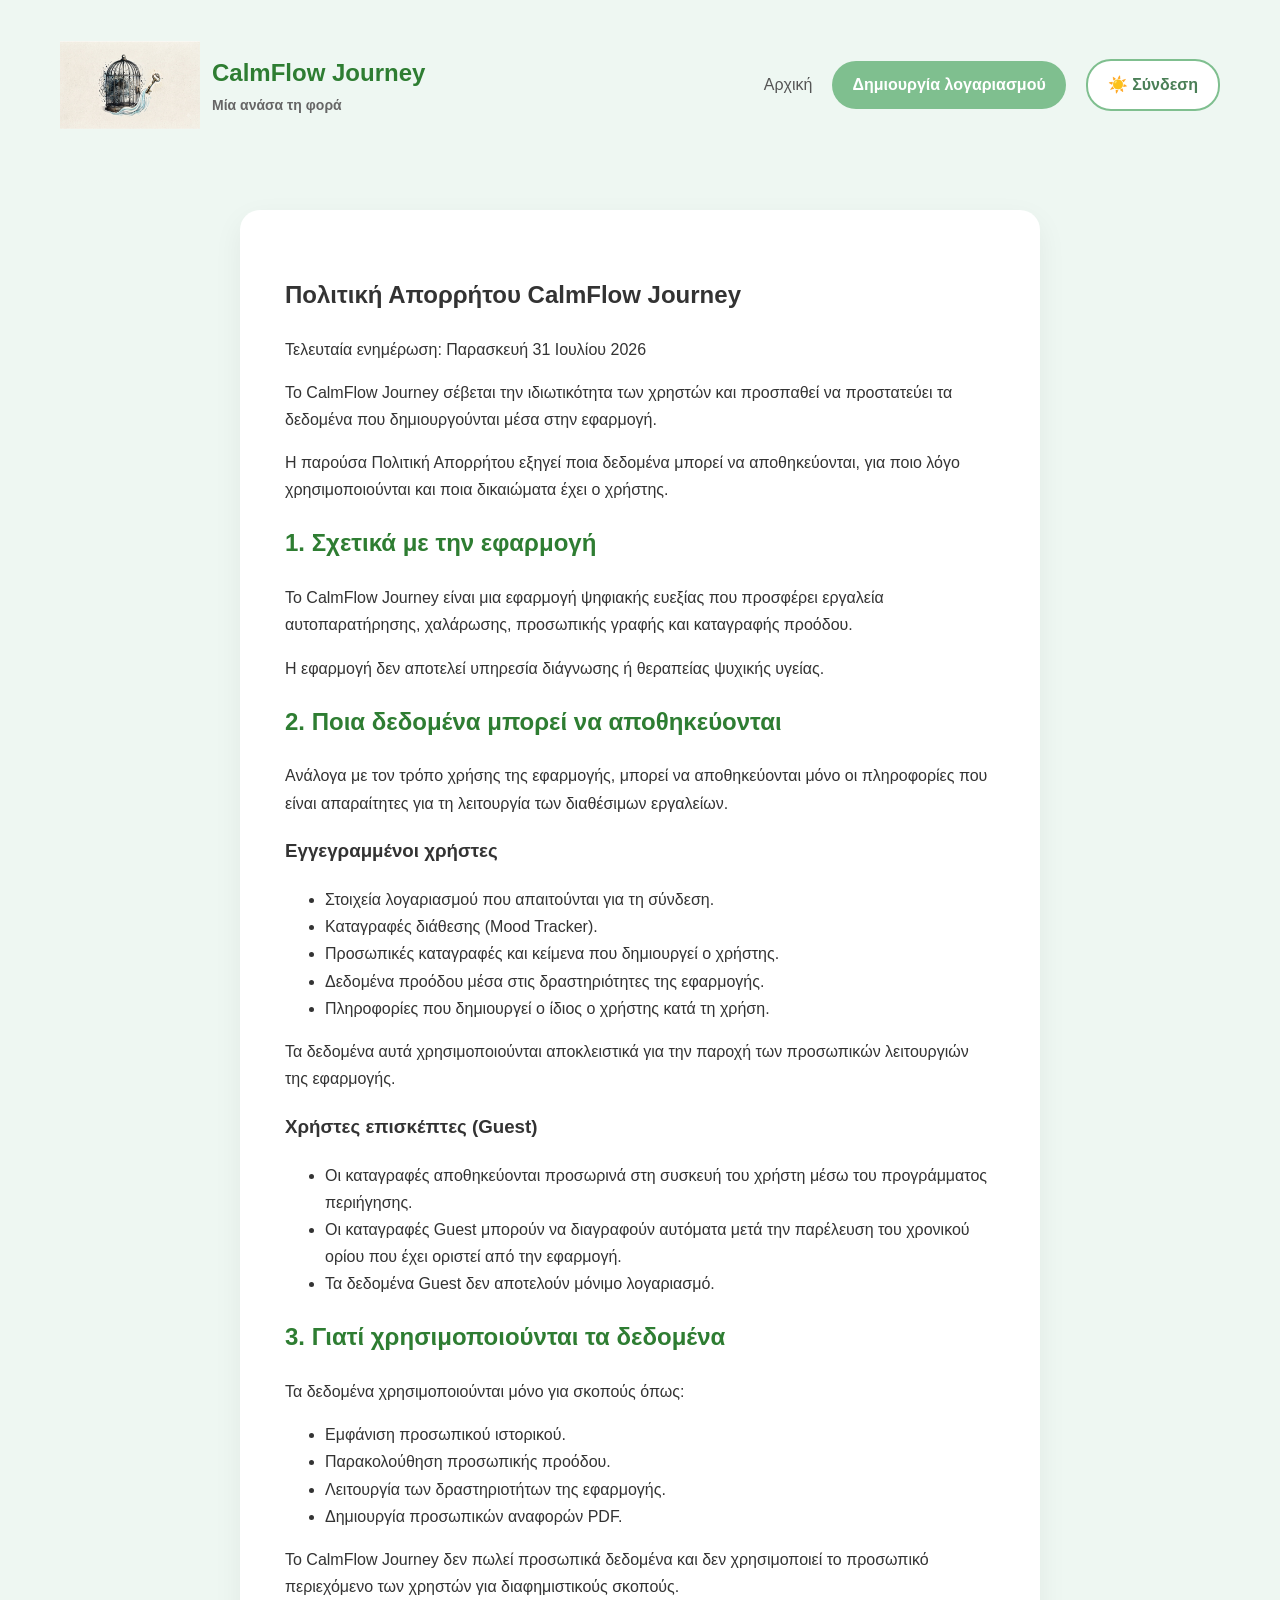
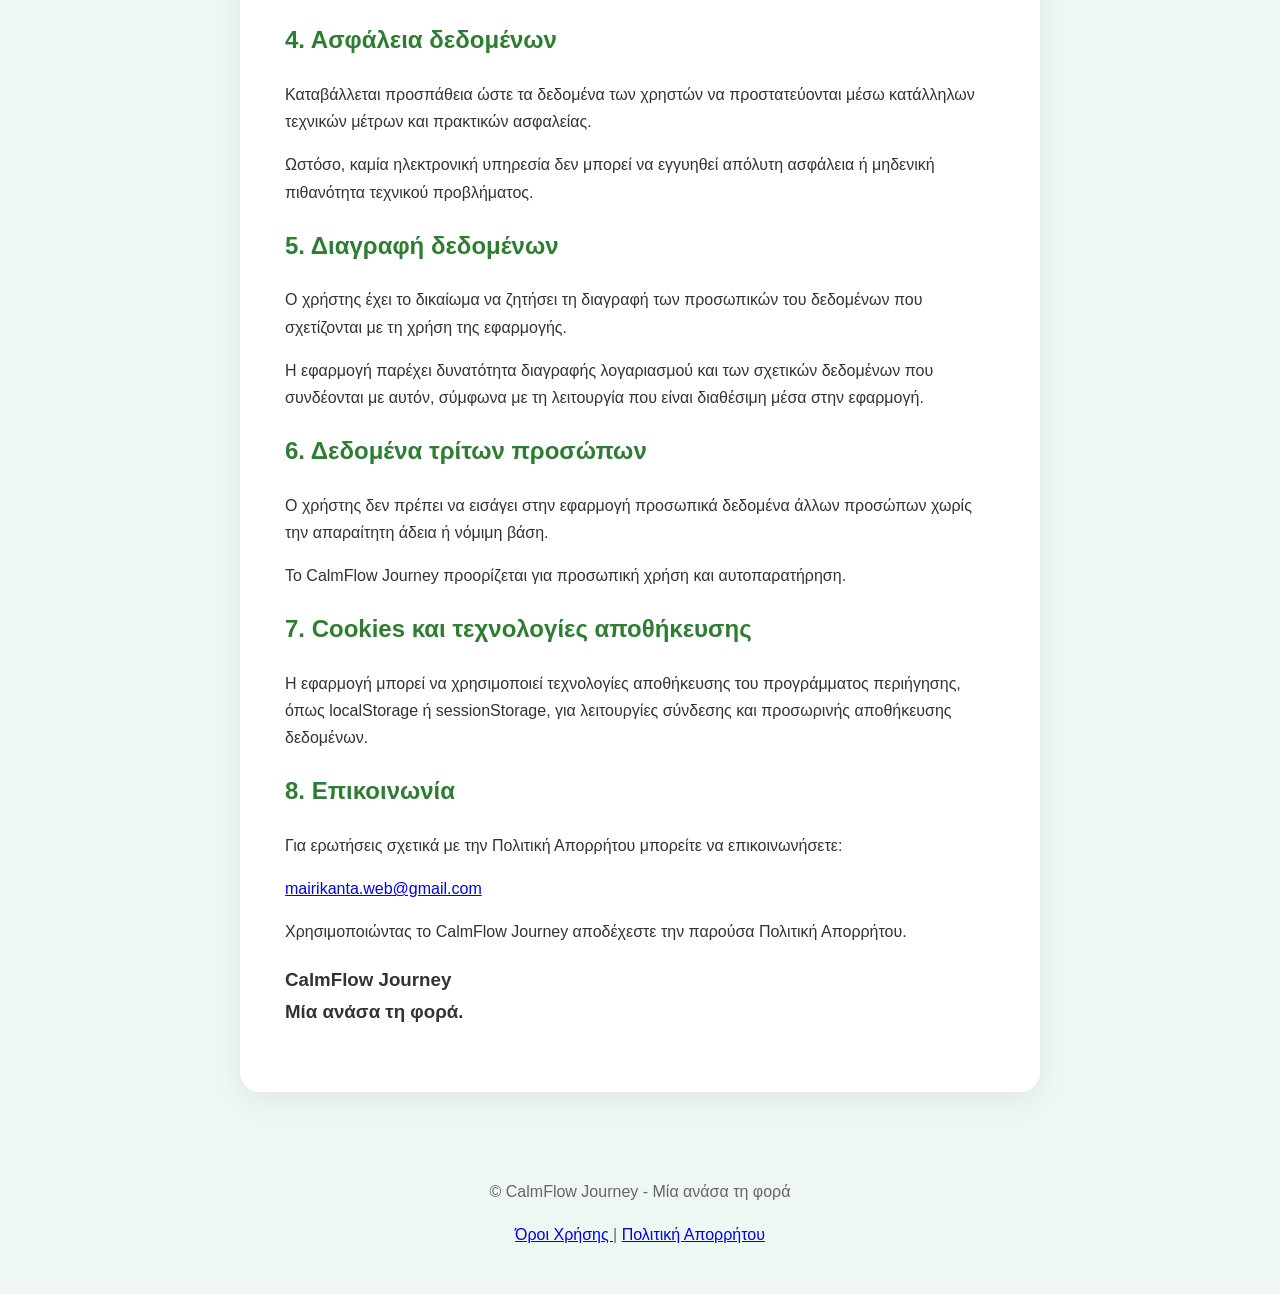
==== frontend/privacy.html @ 63f8ce1e "Add files via upload" ====
<!DOCTYPE html>
<html lang="el">

<head>

<meta charset="UTF-8">

<meta name="viewport" content="width=device-width, initial-scale=1.0">

<title>Πολιτική Απορρήτου - CalmFlow Journey</title>

<link rel="stylesheet" href="css/style-clean.css">

</head>


<body>


<header>

<div class="logo">

<img src="images/logo.jpg" alt="CalmFlow Journey Logo">


<div class="brand-text">

<span>CalmFlow Journey</span>

<small>Μία ανάσα τη φορά</small>

</div>

</div>


<nav>

<a href="index.html">Αρχική</a>

<a href="register.html" class="register-button">
Δημιουργία λογαριασμού
</a>

<a href="login.html" class="login-button">
☀️ Σύνδεση
</a>

</nav>


</header>





<section class="content">


<h1>Πολιτική Απορρήτου CalmFlow Journey</h1>


<p>
Τελευταία ενημέρωση: Παρασκευή 31 Ιουλίου 2026
</p>


<p>
Το CalmFlow Journey σέβεται την ιδιωτικότητα των χρηστών και προσπαθεί να προστατεύει τα δεδομένα που δημιουργούνται μέσα στην εφαρμογή.
</p>


<p>
Η παρούσα Πολιτική Απορρήτου εξηγεί ποια δεδομένα μπορεί να αποθηκεύονται,
για ποιο λόγο χρησιμοποιούνται και ποια δικαιώματα έχει ο χρήστης.
</p>




<h2>1. Σχετικά με την εφαρμογή</h2>


<p>
Το CalmFlow Journey είναι μια εφαρμογή ψηφιακής ευεξίας που προσφέρει
εργαλεία αυτοπαρατήρησης, χαλάρωσης, προσωπικής γραφής και καταγραφής
προόδου.
</p>


<p>
Η εφαρμογή δεν αποτελεί υπηρεσία διάγνωσης ή θεραπείας ψυχικής υγείας.
</p>





<h2>2. Ποια δεδομένα μπορεί να αποθηκεύονται</h2>


<p>
Ανάλογα με τον τρόπο χρήσης της εφαρμογής, μπορεί να αποθηκεύονται μόνο
οι πληροφορίες που είναι απαραίτητες για τη λειτουργία των διαθέσιμων
εργαλείων.
</p>


<h3>Εγγεγραμμένοι χρήστες</h3>


<ul>

<li>Στοιχεία λογαριασμού που απαιτούνται για τη σύνδεση.</li>

<li>Καταγραφές διάθεσης (Mood Tracker).</li>

<li>Προσωπικές καταγραφές και κείμενα που δημιουργεί ο χρήστης.</li>

<li>Δεδομένα προόδου μέσα στις δραστηριότητες της εφαρμογής.</li>

<li>Πληροφορίες που δημιουργεί ο ίδιος ο χρήστης κατά τη χρήση.</li>

</ul>


<p>
Τα δεδομένα αυτά χρησιμοποιούνται αποκλειστικά για την παροχή των
προσωπικών λειτουργιών της εφαρμογής.
</p>





<h3>Χρήστες επισκέπτες (Guest)</h3>


<ul>

<li>
Οι καταγραφές αποθηκεύονται προσωρινά στη συσκευή του χρήστη μέσω
του προγράμματος περιήγησης.
</li>


<li>
Οι καταγραφές Guest μπορούν να διαγραφούν αυτόματα μετά την παρέλευση
του χρονικού ορίου που έχει οριστεί από την εφαρμογή.
</li>


<li>
Τα δεδομένα Guest δεν αποτελούν μόνιμο λογαριασμό.
</li>

</ul>





<h2>3. Γιατί χρησιμοποιούνται τα δεδομένα</h2>


<p>
Τα δεδομένα χρησιμοποιούνται μόνο για σκοπούς όπως:
</p>


<ul>

<li>Εμφάνιση προσωπικού ιστορικού.</li>

<li>Παρακολούθηση προσωπικής προόδου.</li>

<li>Λειτουργία των δραστηριοτήτων της εφαρμογής.</li>

<li>Δημιουργία προσωπικών αναφορών PDF.</li>

</ul>


<p>
Το CalmFlow Journey δεν πωλεί προσωπικά δεδομένα και δεν χρησιμοποιεί
το προσωπικό περιεχόμενο των χρηστών για διαφημιστικούς σκοπούς.
</p>





<h2>4. Ασφάλεια δεδομένων</h2>


<p>
Καταβάλλεται προσπάθεια ώστε τα δεδομένα των χρηστών να προστατεύονται
μέσω κατάλληλων τεχνικών μέτρων και πρακτικών ασφαλείας.
</p>


<p>
Ωστόσο, καμία ηλεκτρονική υπηρεσία δεν μπορεί να εγγυηθεί απόλυτη
ασφάλεια ή μηδενική πιθανότητα τεχνικού προβλήματος.
</p>





<h2>5. Διαγραφή δεδομένων</h2>


<p>
Ο χρήστης έχει το δικαίωμα να ζητήσει τη διαγραφή των προσωπικών του
δεδομένων που σχετίζονται με τη χρήση της εφαρμογής.
</p>


<p>
Η εφαρμογή παρέχει δυνατότητα διαγραφής λογαριασμού και των
σχετικών δεδομένων που συνδέονται με αυτόν, σύμφωνα με τη λειτουργία
που είναι διαθέσιμη μέσα στην εφαρμογή.
</p>





<h2>6. Δεδομένα τρίτων προσώπων</h2>


<p>
Ο χρήστης δεν πρέπει να εισάγει στην εφαρμογή προσωπικά δεδομένα άλλων
προσώπων χωρίς την απαραίτητη άδεια ή νόμιμη βάση.
</p>


<p>
Το CalmFlow Journey προορίζεται για προσωπική χρήση και αυτοπαρατήρηση.
</p>





<h2>7. Cookies και τεχνολογίες αποθήκευσης</h2>


<p>
Η εφαρμογή μπορεί να χρησιμοποιεί τεχνολογίες αποθήκευσης του
προγράμματος περιήγησης, όπως localStorage ή sessionStorage,
για λειτουργίες σύνδεσης και προσωρινής αποθήκευσης δεδομένων.
</p>





<h2>8. Επικοινωνία</h2>


<p>
Για ερωτήσεις σχετικά με την Πολιτική Απορρήτου μπορείτε να επικοινωνήσετε:
</p>


<p>

<a href="mailto:mairikanta.web@gmail.com">
mairikanta.web@gmail.com
</a>

</p>





<p>
Χρησιμοποιώντας το CalmFlow Journey αποδέχεστε την παρούσα Πολιτική
Απορρήτου.
</p>


<h3>
CalmFlow Journey<br>
Μία ανάσα τη φορά.
</h3>


</section>





<footer>

<p>
© CalmFlow Journey - Μία ανάσα τη φορά
</p>


<p>

<a href="terms.html">
Όροι Χρήσης
</a>

|

<a href="privacy.html">
Πολιτική Απορρήτου
</a>

</p>


</footer>



</body>

</html>
---- frontend/css/style-clean.css ----
/* ===============================
   CalmFlow Journey
   Clean CSS v1.1
================================ */


/* RESET */

* {
    box-sizing: border-box;
}


/* GENERAL */

body {

    margin:0;

    font-family:'Segoe UI', Tahoma, Geneva, Verdana, sans-serif;

    background:#eef7f2;

    color:#333;

    line-height:1.7;

}


/* ===============================
   HEADER
================================ */


header {

    display:flex;

    justify-content:space-between;

    align-items:center;

    padding:15px 60px;

}



/* LOGO */

.logo {

    display:flex;

    align-items:center;

    gap:12px;

    font-size:24px;

    font-weight:bold;

    color:#2e7d32;

}


.logo img {

    width:140px;

    height:140px;

    object-fit:contain;

}



.brand-text {

    display:flex;

    flex-direction:column;

}


.brand-text span {

    font-size:24px;

    font-weight:bold;

    color:#2e7d32;

}


.brand-text small {

    font-size:14px;

    color:#666;

}



/* ===============================
   NAVIGATION
================================ */


nav {

    display:flex;

    align-items:center;

    gap:20px;

}


nav a {

    text-decoration:none;

    color:#555;

    font-size:16px;

}



nav a:hover {

    color:#2e7d32;

}



/* ===============================
   HEADER BUTTONS
================================ */


.register-button,
.login-button {

    padding:10px 20px;

    border-radius:25px;

    font-weight:bold;

    display:inline-block;

    white-space:nowrap;

}



.register-button {

    background:#7fbf8f;

    color:white;

}



.login-button {

    background:white;

    color:#4b7f57;

    border:2px solid #7fbf8f;

}



.register-button:hover,
.login-button:hover {

    transform:translateY(-2px);

}




/* USER AREA */


#user-area {

    display:flex;

    align-items:center;

    gap:12px;

}




/* LOGOUT */


.logout-button {

    background:transparent;

    color:#444;

    border:1px solid #ccc;

    padding:8px 16px;

    border-radius:8px;

    cursor:pointer;

    font-size:14px;

    margin:0;

}



.logout-button:hover {

    background:#f5f5f5;

}



/* DELETE ACCOUNT */


#delete-account-button {

    background:#f5f5f5;

    color:#777;

    border:1px solid #ccc;

    padding:6px 10px;

    border-radius:8px;

    cursor:pointer;

    font-size:12px;

    margin:0;

}



#delete-account-button:hover {

    background:#eeeeee;

}



/* ===============================
   HERO
================================ */


.hero {

    text-align:center;

    padding:80px 20px;

    background:linear-gradient(
        135deg,
        #e8f5e9,
        #ffffff
    );

}


.hero h1 {

    font-size:42px;

    color:#1b5e20;

    margin-bottom:25px;

}


.hero p {

    max-width:650px;

    margin:20px auto;

    font-size:18px;

    color:#555;

}


.hero-message {

    font-style:italic;

    font-size:20px;

    color:#2e7d32;

}


/* ===============================
   GENERAL BUTTON
================================ */


button {

    padding:12px 25px;

    border:none;

    border-radius:50px;

    background:#43a047;

    color:white;

    font-size:16px;

    cursor:pointer;

    transition:0.3s;

}


button:hover {

    background:#2e7d32;

    transform:translateY(-3px);

}

/* ===============================
   BREATHING SECTION
================================ */


.breathing-box {

    text-align:center;

    margin:50px auto;

    padding:40px;

    max-width:400px;

    background:white;

    border-radius:20px;

    box-shadow:0 8px 20px rgba(0,0,0,0.08);

}



.breathing-line {

    position:relative;

    width:300px;

    height:4px;

    background:#6ec6ff;

    margin:40px auto;

    border-radius:10px;

}



#light-point {

    position:absolute;

    left:0;

    top:50%;

    width:18px;

    height:18px;

    background:#ffd700;

    border-radius:50%;

    transform:translateY(-50%);

    transition:left 5s ease-in-out;

}



/* ===============================
   FEATURES
================================ */


.features {

    display:flex;

    gap:20px;

    justify-content:center;

    padding:60px 20px;

    flex-wrap:wrap;

}



.card {

    background:white;

    width:280px;

    padding:30px;

    border-radius:20px;

    text-align:center;

    box-shadow:0 8px 20px rgba(0,0,0,0.08);

    flex:1 1 300px;

}



.card h3 {

    color:#2e7d32;

}



/* ===============================
   JOURNAL
================================ */


.journal-card {

    background:white;

    padding:25px;

    margin:20px 0;

    border-radius:20px;

    box-shadow:0 8px 20px rgba(0,0,0,0.15);

}



.message-card {

    background:#e8f8e8;

    border-left:8px solid #5cb85c;

    padding:20px;

    text-align:center;

    font-size:18px;

    font-weight:bold;

}



#last-entry {

    background:#fff8dc;

    border-left:8px solid #f0c36d;

    padding:15px;

    border-radius:15px;

}



.journal-entry {

    background:#fafafa;

    padding:15px;

    margin:15px 0;

    border-radius:12px;

    border:1px solid #ddd;

}



.journal-entry button {

    width:120px;

    padding:10px;

    margin:5px;

    font-size:14px;

}



/* ===============================
   FORM ELEMENTS
================================ */


textarea {

    width:100%;

    min-height:120px;

    padding:15px;

    border-radius:15px;

    border:1px solid #ddd;

    font-family:inherit;

    font-size:16px;

    resize:vertical;

}



select {

    width:100%;

    padding:12px;

    border-radius:12px;

    border:1px solid #ddd;

    font-size:16px;

    background:white;

}



/* ===============================
   CONTENT
================================ */


.content {

    max-width:800px;

    margin:40px auto;

    background:white;

    padding:45px;

    border-radius:20px;

    box-shadow:0 10px 30px rgba(0,0,0,0.06);

}



.content h2 {

    color:#2e7d32;

}



/* ===============================
   FOOTER
================================ */


footer {

    text-align:center;

    padding:30px;

    color:#666;

}



/* ===============================
   MOBILE
================================ */


@media(max-width:800px){


header {

    flex-direction:column;

    gap:20px;

}



.logo {

    flex-direction:column;

    text-align:center;

}



nav {

    flex-direction:column;

    gap:15px;

}



.register-button,
.login-button,
.logout-button,
#delete-account-button {

    width:200px;

    text-align:center;

}



.hero h1 {

    font-size:34px;

}



.content {

    margin:20px;

    padding:25px;

}



.features {

    flex-direction:column;

    align-items:center;

}



.card {

    width:100%;

}



.journal-entry button {

    width:100%;

}



}
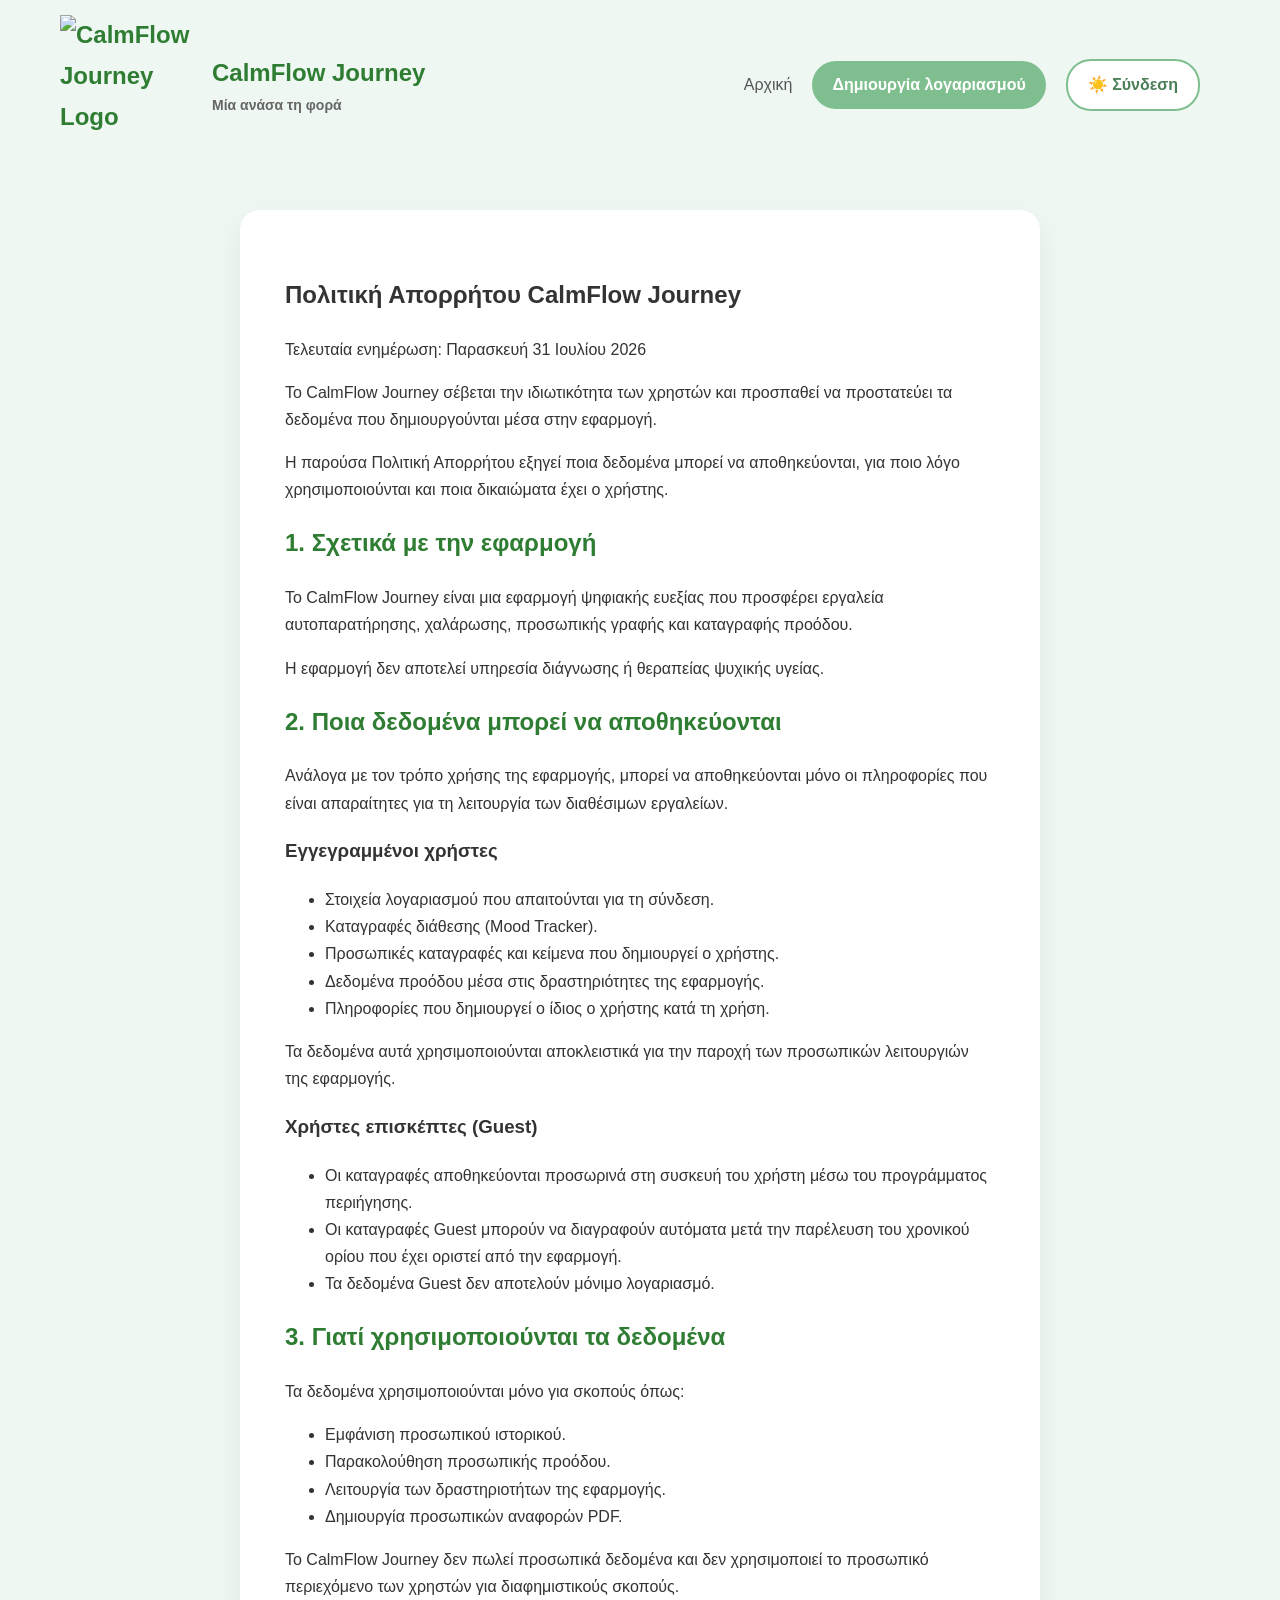
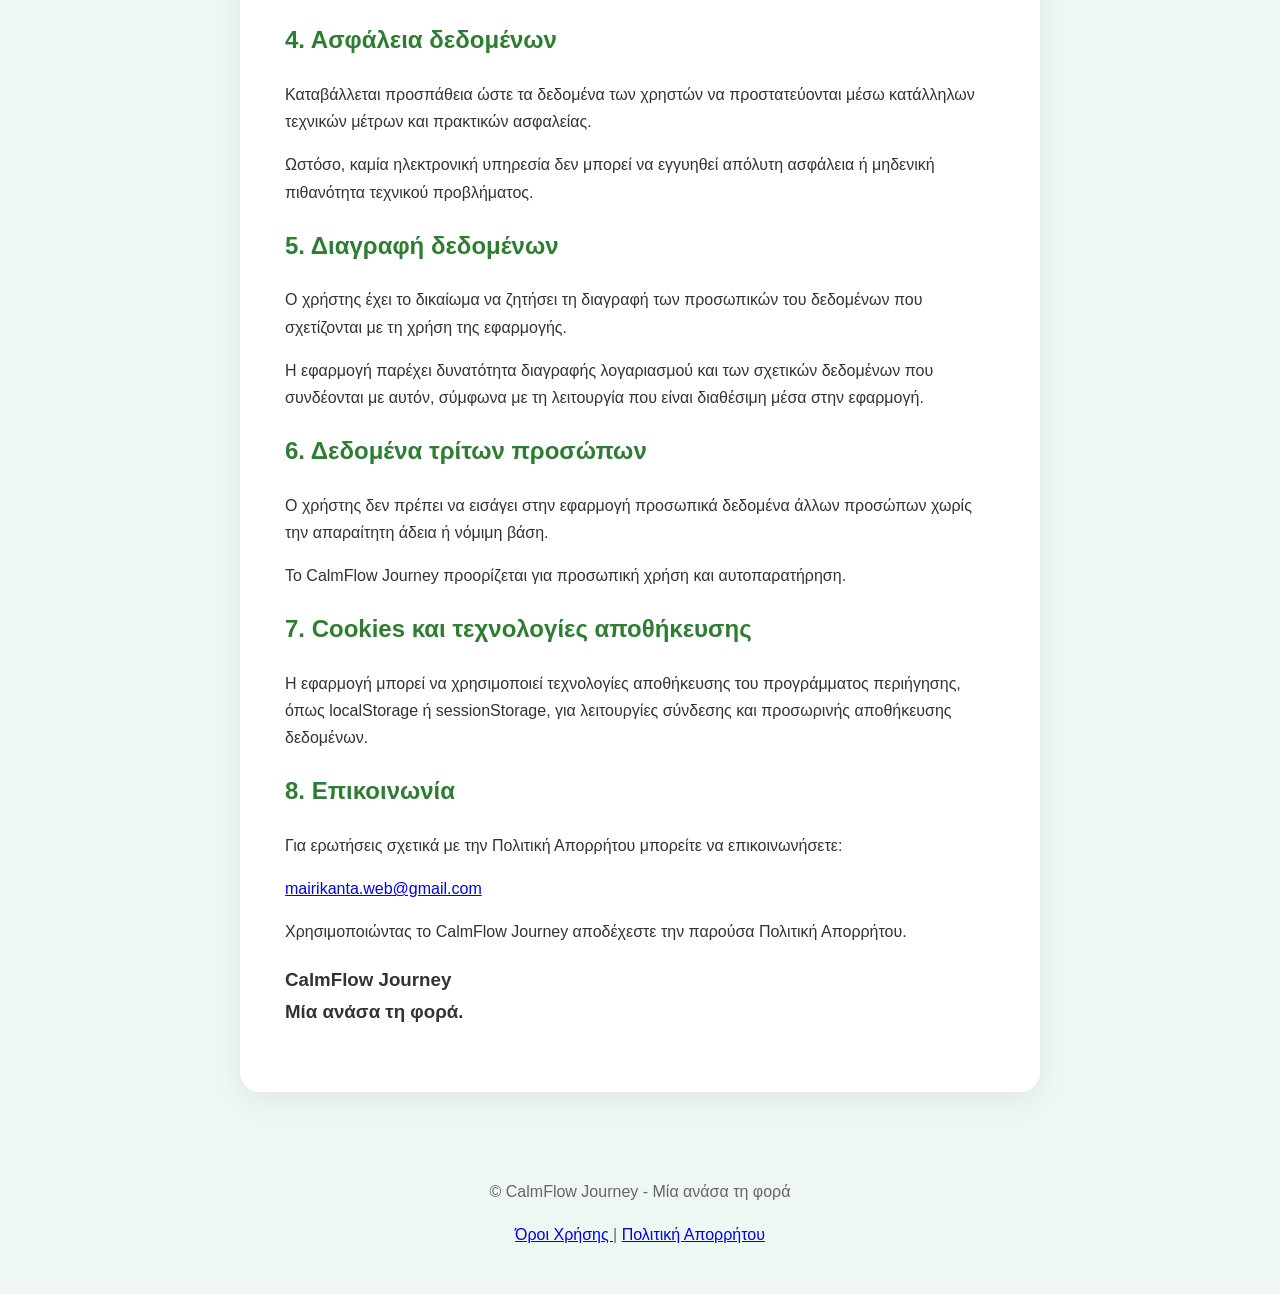
==== commit 0853cc5a: "Add files via upload" ====
--- a/frontend/privacy.html
+++ b/frontend/privacy.html
@@ -1,328 +1,333 @@
-<!DOCTYPE html>
-<html lang="el">
-
-<head>
-
-<meta charset="UTF-8">
-
-<meta name="viewport" content="width=device-width, initial-scale=1.0">
-
-<title>Πολιτική Απορρήτου - CalmFlow Journey</title>
-
-<link rel="stylesheet" href="css/style-clean.css">
-
-</head>
-
-
-<body>
-
-
-<header>
-
-<div class="logo">
-
-<img src="images/logo.jpg" alt="CalmFlow Journey Logo">
-
-
-<div class="brand-text">
-
-<span>CalmFlow Journey</span>
-
-<small>Μία ανάσα τη φορά</small>
-
-</div>
-
-</div>
-
-
-<nav>
-
-<a href="index.html">Αρχική</a>
-
-<a href="register.html" class="register-button">
-Δημιουργία λογαριασμού
-</a>
-
-<a href="login.html" class="login-button">
-☀️ Σύνδεση
-</a>
-
-</nav>
-
-
-</header>
-
-
-
-
-
-<section class="content">
-
-
-<h1>Πολιτική Απορρήτου CalmFlow Journey</h1>
-
-
-<p>
-Τελευταία ενημέρωση: Παρασκευή 31 Ιουλίου 2026
-</p>
-
-
-<p>
-Το CalmFlow Journey σέβεται την ιδιωτικότητα των χρηστών και προσπαθεί να προστατεύει τα δεδομένα που δημιουργούνται μέσα στην εφαρμογή.
-</p>
-
-
-<p>
-Η παρούσα Πολιτική Απορρήτου εξηγεί ποια δεδομένα μπορεί να αποθηκεύονται,
-για ποιο λόγο χρησιμοποιούνται και ποια δικαιώματα έχει ο χρήστης.
-</p>
-
-
-
-
-<h2>1. Σχετικά με την εφαρμογή</h2>
-
-
-<p>
-Το CalmFlow Journey είναι μια εφαρμογή ψηφιακής ευεξίας που προσφέρει
-εργαλεία αυτοπαρατήρησης, χαλάρωσης, προσωπικής γραφής και καταγραφής
-προόδου.
-</p>
-
-
-<p>
-Η εφαρμογή δεν αποτελεί υπηρεσία διάγνωσης ή θεραπείας ψυχικής υγείας.
-</p>
-
-
-
-
-
-<h2>2. Ποια δεδομένα μπορεί να αποθηκεύονται</h2>
-
-
-<p>
-Ανάλογα με τον τρόπο χρήσης της εφαρμογής, μπορεί να αποθηκεύονται μόνο
-οι πληροφορίες που είναι απαραίτητες για τη λειτουργία των διαθέσιμων
-εργαλείων.
-</p>
-
-
-<h3>Εγγεγραμμένοι χρήστες</h3>
-
-
-<ul>
-
-<li>Στοιχεία λογαριασμού που απαιτούνται για τη σύνδεση.</li>
-
-<li>Καταγραφές διάθεσης (Mood Tracker).</li>
-
-<li>Προσωπικές καταγραφές και κείμενα που δημιουργεί ο χρήστης.</li>
-
-<li>Δεδομένα προόδου μέσα στις δραστηριότητες της εφαρμογής.</li>
-
-<li>Πληροφορίες που δημιουργεί ο ίδιος ο χρήστης κατά τη χρήση.</li>
-
-</ul>
-
-
-<p>
-Τα δεδομένα αυτά χρησιμοποιούνται αποκλειστικά για την παροχή των
-προσωπικών λειτουργιών της εφαρμογής.
-</p>
-
-
-
-
-
-<h3>Χρήστες επισκέπτες (Guest)</h3>
-
-
-<ul>
-
-<li>
-Οι καταγραφές αποθηκεύονται προσωρινά στη συσκευή του χρήστη μέσω
-του προγράμματος περιήγησης.
-</li>
-
-
-<li>
-Οι καταγραφές Guest μπορούν να διαγραφούν αυτόματα μετά την παρέλευση
-του χρονικού ορίου που έχει οριστεί από την εφαρμογή.
-</li>
-
-
-<li>
-Τα δεδομένα Guest δεν αποτελούν μόνιμο λογαριασμό.
-</li>
-
-</ul>
-
-
-
-
-
-<h2>3. Γιατί χρησιμοποιούνται τα δεδομένα</h2>
-
-
-<p>
-Τα δεδομένα χρησιμοποιούνται μόνο για σκοπούς όπως:
-</p>
-
-
-<ul>
-
-<li>Εμφάνιση προσωπικού ιστορικού.</li>
-
-<li>Παρακολούθηση προσωπικής προόδου.</li>
-
-<li>Λειτουργία των δραστηριοτήτων της εφαρμογής.</li>
-
-<li>Δημιουργία προσωπικών αναφορών PDF.</li>
-
-</ul>
-
-
-<p>
-Το CalmFlow Journey δεν πωλεί προσωπικά δεδομένα και δεν χρησιμοποιεί
-το προσωπικό περιεχόμενο των χρηστών για διαφημιστικούς σκοπούς.
-</p>
-
-
-
-
-
-<h2>4. Ασφάλεια δεδομένων</h2>
-
-
-<p>
-Καταβάλλεται προσπάθεια ώστε τα δεδομένα των χρηστών να προστατεύονται
-μέσω κατάλληλων τεχνικών μέτρων και πρακτικών ασφαλείας.
-</p>
-
-
-<p>
-Ωστόσο, καμία ηλεκτρονική υπηρεσία δεν μπορεί να εγγυηθεί απόλυτη
-ασφάλεια ή μηδενική πιθανότητα τεχνικού προβλήματος.
-</p>
-
-
-
-
-
-<h2>5. Διαγραφή δεδομένων</h2>
-
-
-<p>
-Ο χρήστης έχει το δικαίωμα να ζητήσει τη διαγραφή των προσωπικών του
-δεδομένων που σχετίζονται με τη χρήση της εφαρμογής.
-</p>
-
-
-<p>
-Η εφαρμογή παρέχει δυνατότητα διαγραφής λογαριασμού και των
-σχετικών δεδομένων που συνδέονται με αυτόν, σύμφωνα με τη λειτουργία
-που είναι διαθέσιμη μέσα στην εφαρμογή.
-</p>
-
-
-
-
-
-<h2>6. Δεδομένα τρίτων προσώπων</h2>
-
-
-<p>
-Ο χρήστης δεν πρέπει να εισάγει στην εφαρμογή προσωπικά δεδομένα άλλων
-προσώπων χωρίς την απαραίτητη άδεια ή νόμιμη βάση.
-</p>
-
-
-<p>
-Το CalmFlow Journey προορίζεται για προσωπική χρήση και αυτοπαρατήρηση.
-</p>
-
-
-
-
-
-<h2>7. Cookies και τεχνολογίες αποθήκευσης</h2>
-
-
-<p>
-Η εφαρμογή μπορεί να χρησιμοποιεί τεχνολογίες αποθήκευσης του
-προγράμματος περιήγησης, όπως localStorage ή sessionStorage,
-για λειτουργίες σύνδεσης και προσωρινής αποθήκευσης δεδομένων.
-</p>
-
-
-
-
-
-<h2>8. Επικοινωνία</h2>
-
-
-<p>
-Για ερωτήσεις σχετικά με την Πολιτική Απορρήτου μπορείτε να επικοινωνήσετε:
-</p>
-
-
-<p>
-
-<a href="mailto:mairikanta.web@gmail.com">
-mairikanta.web@gmail.com
-</a>
-
-</p>
-
-
-
-
-
-<p>
-Χρησιμοποιώντας το CalmFlow Journey αποδέχεστε την παρούσα Πολιτική
-Απορρήτου.
-</p>
-
-
-<h3>
-CalmFlow Journey<br>
-Μία ανάσα τη φορά.
-</h3>
-
-
-</section>
-
-
-
-
-
-<footer>
-
-<p>
-© CalmFlow Journey - Μία ανάσα τη φορά
-</p>
-
-
-<p>
-
-<a href="terms.html">
-Όροι Χρήσης
-</a>
-
-|
-
-<a href="privacy.html">
-Πολιτική Απορρήτου
-</a>
-
-</p>
-
-
-</footer>
-
-
-
-</body>
-
+<!DOCTYPE html>
+<html lang="el">
+
+<head>
+
+<meta charset="UTF-8">
+
+<meta name="viewport" content="width=device-width, initial-scale=1.0">
+
+<title>Πολιτική Απορρήτου - CalmFlow Journey</title>
+
+<link rel="stylesheet" href="../css/style-clean.css">
+
+</head>
+
+
+<body>
+
+
+<header>
+
+<div class="logo">
+
+<img src="../images/logo.jpg" alt="CalmFlow Journey Logo">
+
+
+<div class="brand-text">
+
+<span>CalmFlow Journey</span>
+
+<small>Μία ανάσα τη φορά</small>
+
+</div>
+
+</div>
+
+
+<nav>
+
+<a href="../index.html">Αρχική</a>
+<a href="../register.html" id="register-button" class="register-button">
+Δημιουργία λογαριασμού
+</a>
+
+<a href="login.html" id="login-button" class="login-button">
+☀️ Σύνδεση
+</a>
+
+<span id="user-area"></span>
+
+</nav>
+
+</header>
+
+
+
+
+
+<section class="content">
+
+
+<h1>Πολιτική Απορρήτου CalmFlow Journey</h1>
+
+
+<p>
+Τελευταία ενημέρωση: Παρασκευή 31 Ιουλίου 2026
+</p>
+
+
+<p>
+Το CalmFlow Journey σέβεται την ιδιωτικότητα των χρηστών και προσπαθεί να προστατεύει τα δεδομένα που δημιουργούνται μέσα στην εφαρμογή.
+</p>
+
+
+<p>
+Η παρούσα Πολιτική Απορρήτου εξηγεί ποια δεδομένα μπορεί να αποθηκεύονται,
+για ποιο λόγο χρησιμοποιούνται και ποια δικαιώματα έχει ο χρήστης.
+</p>
+
+
+
+
+<h2>1. Σχετικά με την εφαρμογή</h2>
+
+
+<p>
+Το CalmFlow Journey είναι μια εφαρμογή ψηφιακής ευεξίας που προσφέρει
+εργαλεία αυτοπαρατήρησης, χαλάρωσης, προσωπικής γραφής και καταγραφής
+προόδου.
+</p>
+
+
+<p>
+Η εφαρμογή δεν αποτελεί υπηρεσία διάγνωσης ή θεραπείας ψυχικής υγείας.
+</p>
+
+
+
+
+
+<h2>2. Ποια δεδομένα μπορεί να αποθηκεύονται</h2>
+
+
+<p>
+Ανάλογα με τον τρόπο χρήσης της εφαρμογής, μπορεί να αποθηκεύονται μόνο
+οι πληροφορίες που είναι απαραίτητες για τη λειτουργία των διαθέσιμων
+εργαλείων.
+</p>
+
+
+<h3>Εγγεγραμμένοι χρήστες</h3>
+
+
+<ul>
+
+<li>Στοιχεία λογαριασμού που απαιτούνται για τη σύνδεση.</li>
+
+<li>Καταγραφές διάθεσης (Mood Tracker).</li>
+
+<li>Προσωπικές καταγραφές και κείμενα που δημιουργεί ο χρήστης.</li>
+
+<li>Δεδομένα προόδου μέσα στις δραστηριότητες της εφαρμογής.</li>
+
+<li>Πληροφορίες που δημιουργεί ο ίδιος ο χρήστης κατά τη χρήση.</li>
+
+</ul>
+
+
+<p>
+Τα δεδομένα αυτά χρησιμοποιούνται αποκλειστικά για την παροχή των
+προσωπικών λειτουργιών της εφαρμογής.
+</p>
+
+
+
+
+
+<h3>Χρήστες επισκέπτες (Guest)</h3>
+
+
+<ul>
+
+<li>
+Οι καταγραφές αποθηκεύονται προσωρινά στη συσκευή του χρήστη μέσω
+του προγράμματος περιήγησης.
+</li>
+
+
+<li>
+Οι καταγραφές Guest μπορούν να διαγραφούν αυτόματα μετά την παρέλευση
+του χρονικού ορίου που έχει οριστεί από την εφαρμογή.
+</li>
+
+
+<li>
+Τα δεδομένα Guest δεν αποτελούν μόνιμο λογαριασμό.
+</li>
+
+</ul>
+
+
+
+
+
+<h2>3. Γιατί χρησιμοποιούνται τα δεδομένα</h2>
+
+
+<p>
+Τα δεδομένα χρησιμοποιούνται μόνο για σκοπούς όπως:
+</p>
+
+
+<ul>
+
+<li>Εμφάνιση προσωπικού ιστορικού.</li>
+
+<li>Παρακολούθηση προσωπικής προόδου.</li>
+
+<li>Λειτουργία των δραστηριοτήτων της εφαρμογής.</li>
+
+<li>Δημιουργία προσωπικών αναφορών PDF.</li>
+
+</ul>
+
+
+<p>
+Το CalmFlow Journey δεν πωλεί προσωπικά δεδομένα και δεν χρησιμοποιεί
+το προσωπικό περιεχόμενο των χρηστών για διαφημιστικούς σκοπούς.
+</p>
+
+
+
+
+
+<h2>4. Ασφάλεια δεδομένων</h2>
+
+
+<p>
+Καταβάλλεται προσπάθεια ώστε τα δεδομένα των χρηστών να προστατεύονται
+μέσω κατάλληλων τεχνικών μέτρων και πρακτικών ασφαλείας.
+</p>
+
+
+<p>
+Ωστόσο, καμία ηλεκτρονική υπηρεσία δεν μπορεί να εγγυηθεί απόλυτη
+ασφάλεια ή μηδενική πιθανότητα τεχνικού προβλήματος.
+</p>
+
+
+
+
+
+<h2>5. Διαγραφή δεδομένων</h2>
+
+
+<p>
+Ο χρήστης έχει το δικαίωμα να ζητήσει τη διαγραφή των προσωπικών του
+δεδομένων που σχετίζονται με τη χρήση της εφαρμογής.
+</p>
+
+
+<p>
+Η εφαρμογή παρέχει δυνατότητα διαγραφής λογαριασμού και των
+σχετικών δεδομένων που συνδέονται με αυτόν, σύμφωνα με τη λειτουργία
+που είναι διαθέσιμη μέσα στην εφαρμογή.
+</p>
+
+
+
+
+
+<h2>6. Δεδομένα τρίτων προσώπων</h2>
+
+
+<p>
+Ο χρήστης δεν πρέπει να εισάγει στην εφαρμογή προσωπικά δεδομένα άλλων
+προσώπων χωρίς την απαραίτητη άδεια ή νόμιμη βάση.
+</p>
+
+
+<p>
+Το CalmFlow Journey προορίζεται για προσωπική χρήση και αυτοπαρατήρηση.
+</p>
+
+
+
+
+
+<h2>7. Cookies και τεχνολογίες αποθήκευσης</h2>
+
+
+<p>
+Η εφαρμογή μπορεί να χρησιμοποιεί τεχνολογίες αποθήκευσης του
+προγράμματος περιήγησης, όπως localStorage ή sessionStorage,
+για λειτουργίες σύνδεσης και προσωρινής αποθήκευσης δεδομένων.
+</p>
+
+
+
+
+
+<h2>8. Επικοινωνία</h2>
+
+
+<p>
+Για ερωτήσεις σχετικά με την Πολιτική Απορρήτου μπορείτε να επικοινωνήσετε:
+</p>
+
+
+<p>
+
+<a href="mailto:mairikanta.web@gmail.com">
+mairikanta.web@gmail.com
+</a>
+
+</p>
+
+
+
+
+
+<p>
+Χρησιμοποιώντας το CalmFlow Journey αποδέχεστε την παρούσα Πολιτική
+Απορρήτου.
+</p>
+
+
+<h3>
+CalmFlow Journey<br>
+Μία ανάσα τη φορά.
+</h3>
+
+
+</section>
+
+
+
+
+
+<footer>
+
+<p>
+© CalmFlow Journey - Μία ανάσα τη φορά
+</p>
+
+
+<p>
+
+<a href="terms.html">
+Όροι Χρήσης
+</a>
+
+|
+
+<a href="privacy.html">
+Πολιτική Απορρήτου
+</a>
+
+</p>
+
+
+</footer>
+
+<script src="../auth.js"></script>
+
+<script>
+checkLogin();
+</script>
+
+
+</body>
+
 </html>
--- a/css/style-clean.css
+++ b/css/style-clean.css
@@ -0,0 +1,906 @@
+/* ===============================
+   CalmFlow Journey
+   Clean CSS v1.1
+================================ */
+
+
+/* RESET */
+
+* {
+    box-sizing: border-box;
+}
+
+/* GENERAL */
+
+html {
+
+    min-height:100%;
+
+}
+
+
+body {
+
+    margin:0;
+
+    min-height:100vh;
+
+    overflow-x:hidden;
+
+    overflow-y:auto;
+
+    font-family:'Segoe UI', Tahoma, Geneva, Verdana, sans-serif;
+
+    background:#eef7f2;
+
+    color:#333;
+
+    line-height:1.7;
+
+}
+
+/* ===============================
+   HEADER
+================================ */
+
+
+header {
+
+    display:flex;
+
+    justify-content:space-between;
+
+    align-items:center;
+
+    padding:15px 60px;
+
+}
+
+
+
+/* LOGO */
+
+.logo {
+
+    display:flex;
+
+    align-items:center;
+
+    gap:12px;
+
+    font-size:24px;
+
+    font-weight:bold;
+
+    color:#2e7d32;
+
+}
+
+
+.logo img {
+
+    width:140px;
+
+    height:140px;
+
+    object-fit:contain;
+
+}
+
+
+
+.brand-text {
+
+    display:flex;
+
+    flex-direction:column;
+
+}
+
+
+.brand-text span {
+
+    font-size:24px;
+
+    font-weight:bold;
+
+    color:#2e7d32;
+
+}
+
+
+.brand-text small {
+
+    font-size:14px;
+
+    color:#666;
+
+}
+
+
+
+/* ===============================
+   NAVIGATION
+================================ */
+
+
+nav {
+
+    display:flex;
+
+    align-items:center;
+
+    gap:20px;
+
+}
+
+
+nav a {
+
+    text-decoration:none;
+
+    color:#555;
+
+    font-size:16px;
+
+}
+
+
+
+nav a:hover {
+
+    color:#2e7d32;
+
+}
+
+
+
+/* ===============================
+   HEADER BUTTONS
+================================ */
+
+
+.register-button,
+.login-button {
+
+    padding:10px 20px;
+
+    border-radius:25px;
+
+    font-weight:bold;
+
+    display:inline-block;
+
+    white-space:nowrap;
+
+}
+
+
+
+.register-button {
+
+    background:#7fbf8f;
+
+    color:white;
+
+}
+
+
+
+.login-button {
+
+    background:white;
+
+    color:#4b7f57;
+
+    border:2px solid #7fbf8f;
+
+}
+
+
+
+.register-button:hover,
+.login-button:hover {
+
+    transform:translateY(-2px);
+
+}
+
+
+
+
+/* USER AREA */
+
+
+#user-area {
+
+    display:flex;
+
+    align-items:center;
+
+    gap:12px;
+
+}
+
+
+
+
+/* LOGOUT */
+
+
+.logout-button {
+
+    background:transparent;
+
+    color:#444;
+
+    border:1px solid #ccc;
+
+    padding:8px 16px;
+
+    border-radius:8px;
+
+    cursor:pointer;
+
+    font-size:14px;
+
+    margin:0;
+
+}
+
+
+
+.logout-button:hover {
+
+    background:#f5f5f5;
+
+}
+
+
+
+/* DELETE ACCOUNT */
+
+
+#delete-account-button {
+
+    background:#f5f5f5;
+
+    color:#777;
+
+    border:1px solid #ccc;
+
+    padding:6px 10px;
+
+    border-radius:8px;
+
+    cursor:pointer;
+
+    font-size:12px;
+
+    margin:0;
+
+}
+
+
+
+#delete-account-button:hover {
+
+    background:#eeeeee;
+
+}
+
+
+
+/* ===============================
+   HERO
+================================ */
+
+
+.hero {
+
+    text-align:center;
+
+    padding:80px 20px;
+
+    background:linear-gradient(
+        135deg,
+        #e8f5e9,
+        #ffffff
+    );
+
+}
+
+
+.hero h1 {
+
+    font-size:42px;
+
+    color:#1b5e20;
+
+    margin-bottom:25px;
+
+}
+
+
+.hero p {
+
+    max-width:650px;
+
+    margin:20px auto;
+
+    font-size:18px;
+
+    color:#555;
+
+}
+
+
+.hero-message {
+
+    font-style:italic;
+
+    font-size:20px;
+
+    color:#2e7d32;
+
+}
+
+
+/* ===============================
+   GENERAL BUTTON
+================================ */
+
+
+button {
+
+    padding:12px 25px;
+
+    border:none;
+
+    border-radius:50px;
+
+    background:#43a047;
+
+    color:white;
+
+    font-size:16px;
+
+    cursor:pointer;
+
+    transition:0.3s;
+
+}
+
+
+button:hover {
+
+    background:#2e7d32;
+
+    transform:translateY(-3px);
+
+}
+
+/* ===============================
+   BREATHING SECTION
+================================ */
+
+
+.breathing-box {
+
+    text-align:center;
+
+    margin:50px auto;
+
+    padding:40px;
+
+    max-width:400px;
+
+    background:white;
+
+    border-radius:20px;
+
+    box-shadow:0 8px 20px rgba(0,0,0,0.08);
+
+}
+
+
+
+.breathing-line {
+
+    position:relative;
+
+    width:300px;
+
+    height:4px;
+
+    background:#6ec6ff;
+
+    margin:40px auto;
+
+    border-radius:10px;
+
+}
+
+
+
+#light-point {
+
+    position:absolute;
+
+    left:0;
+
+    top:50%;
+
+    width:18px;
+
+    height:18px;
+
+    background:#ffd700;
+
+    border-radius:50%;
+
+    transform:translateY(-50%);
+
+    transition:left 5s ease-in-out;
+
+}
+
+
+
+/* ===============================
+   FEATURES
+================================ */
+
+
+.features {
+
+    display:flex;
+
+    gap:20px;
+
+    justify-content:center;
+
+    padding:60px 20px;
+
+    flex-wrap:wrap;
+
+}
+
+
+
+.card {
+
+    background:white;
+
+    width:280px;
+
+    padding:30px;
+
+    border-radius:20px;
+
+    text-align:center;
+
+    box-shadow:0 8px 20px rgba(0,0,0,0.08);
+
+    flex:1 1 300px;
+
+}
+
+
+
+.card h3 {
+
+    color:#2e7d32;
+
+}
+
+
+
+/* ===============================
+   JOURNAL
+================================ */
+
+
+.journal-card {
+
+    background:white;
+
+    padding:25px;
+
+    margin:20px 0;
+
+    border-radius:20px;
+
+    box-shadow:0 8px 20px rgba(0,0,0,0.15);
+
+}
+
+
+
+.message-card {
+
+    background:#e8f8e8;
+
+    border-left:8px solid #5cb85c;
+
+    padding:20px;
+
+    text-align:center;
+
+    font-size:18px;
+
+    font-weight:bold;
+
+}
+
+
+
+#last-entry {
+
+    background:#fff8dc;
+
+    border-left:8px solid #f0c36d;
+
+    padding:15px;
+
+    border-radius:15px;
+
+}
+
+
+
+.journal-entry {
+
+    background:#fafafa;
+
+    padding:15px;
+
+    margin:15px 0;
+
+    border-radius:12px;
+
+    border:1px solid #ddd;
+
+}
+
+
+
+.journal-entry button {
+
+    width:120px;
+
+    padding:10px;
+
+    margin:5px;
+
+    font-size:14px;
+
+}
+
+
+
+/* ===============================
+   FORM ELEMENTS
+================================ */
+
+
+textarea {
+
+    width:100%;
+
+    min-height:120px;
+
+    padding:15px;
+
+    border-radius:15px;
+
+    border:1px solid #ddd;
+
+    font-family:inherit;
+
+    font-size:16px;
+
+    resize:vertical;
+
+}
+
+
+
+select {
+
+    width:100%;
+
+    padding:12px;
+
+    border-radius:12px;
+
+    border:1px solid #ddd;
+
+    font-size:16px;
+
+    background:white;
+
+}
+
+
+
+/* ===============================
+   CONTENT
+================================ */
+
+
+.content {
+
+    max-width:800px;
+
+    margin:40px auto;
+
+    background:white;
+
+    padding:45px;
+
+    border-radius:20px;
+
+    box-shadow:0 10px 30px rgba(0,0,0,0.06);
+
+}
+
+
+
+.content h2 {
+
+    color:#2e7d32;
+
+}
+
+
+
+/* ===============================
+   FOOTER
+================================ */
+
+
+footer {
+
+    text-align:center;
+
+    padding:30px;
+
+    color:#666;
+
+}
+
+
+
+/* ===============================
+   MOBILE
+================================ */
+
+@media(max-width:800px){
+
+
+header {
+
+    flex-direction:column;
+    gap:20px;
+    padding:20px;
+
+}
+
+
+
+.logo {
+
+    flex-direction:row;
+    justify-content:center;
+    text-align:center;
+
+}
+
+
+
+.logo img {
+
+    width:90px;
+    height:90px;
+
+}
+
+
+
+.brand-text {
+
+    align-items:center;
+
+}
+
+
+
+.brand-text span {
+
+    font-size:20px;
+
+}
+
+
+
+.brand-text small {
+
+    font-size:12px;
+
+}
+
+
+
+nav {
+
+    flex-direction:column;
+    gap:15px;
+    width:100%;
+    align-items:center;
+
+}
+
+
+
+nav a {
+
+    font-size:15px;
+
+}
+
+
+
+.register-button,
+.login-button,
+.logout-button,
+#delete-account-button {
+
+    width:100%;
+    max-width:250px;
+    text-align:center;
+
+}
+
+
+
+.hero {
+
+    padding:50px 15px;
+
+}
+
+
+
+.hero h1 {
+
+    font-size:34px;
+
+}
+
+
+
+.hero p {
+
+    font-size:16px;
+
+}
+
+
+
+.content {
+
+    margin:20px;
+    padding:25px;
+
+}
+
+
+
+.features {
+
+    flex-direction:column;
+    align-items:center;
+
+}
+
+
+
+.card {
+
+    width:100%;
+
+}
+
+
+
+.breathing-box {
+
+    width:90%;
+    padding:25px;
+
+}
+
+
+
+.breathing-line {
+
+    width:90%;
+    max-width:300px;
+
+}
+
+
+
+#light-point {
+
+    width:16px;
+    height:16px;
+
+}
+
+
+
+.journal-entry button {
+
+    width:100%;
+
+}
+
+
+
+textarea {
+
+    font-size:15px;
+
+}
+
+
+
+select {
+
+    font-size:15px;
+
+}
+
+.back-home {
+
+    margin:15px auto;
+
+    font-size:13px;
+
+    padding:8px 15px;
+
+}
+}
+
+.back-home {
+
+    display:inline-block;
+
+    margin:20px;
+
+    padding:8px 18px;
+
+    border-radius:20px;
+
+    background:rgba(255,255,255,0.7);
+
+    color:#2e7d32;
+
+    text-decoration:none;
+
+    font-size:14px;
+
+    transition:0.3s ease;
+
+}
+
+
+.back-home:hover {
+
+    background:white;
+
+    transform:translateY(-2px);
+
+}
